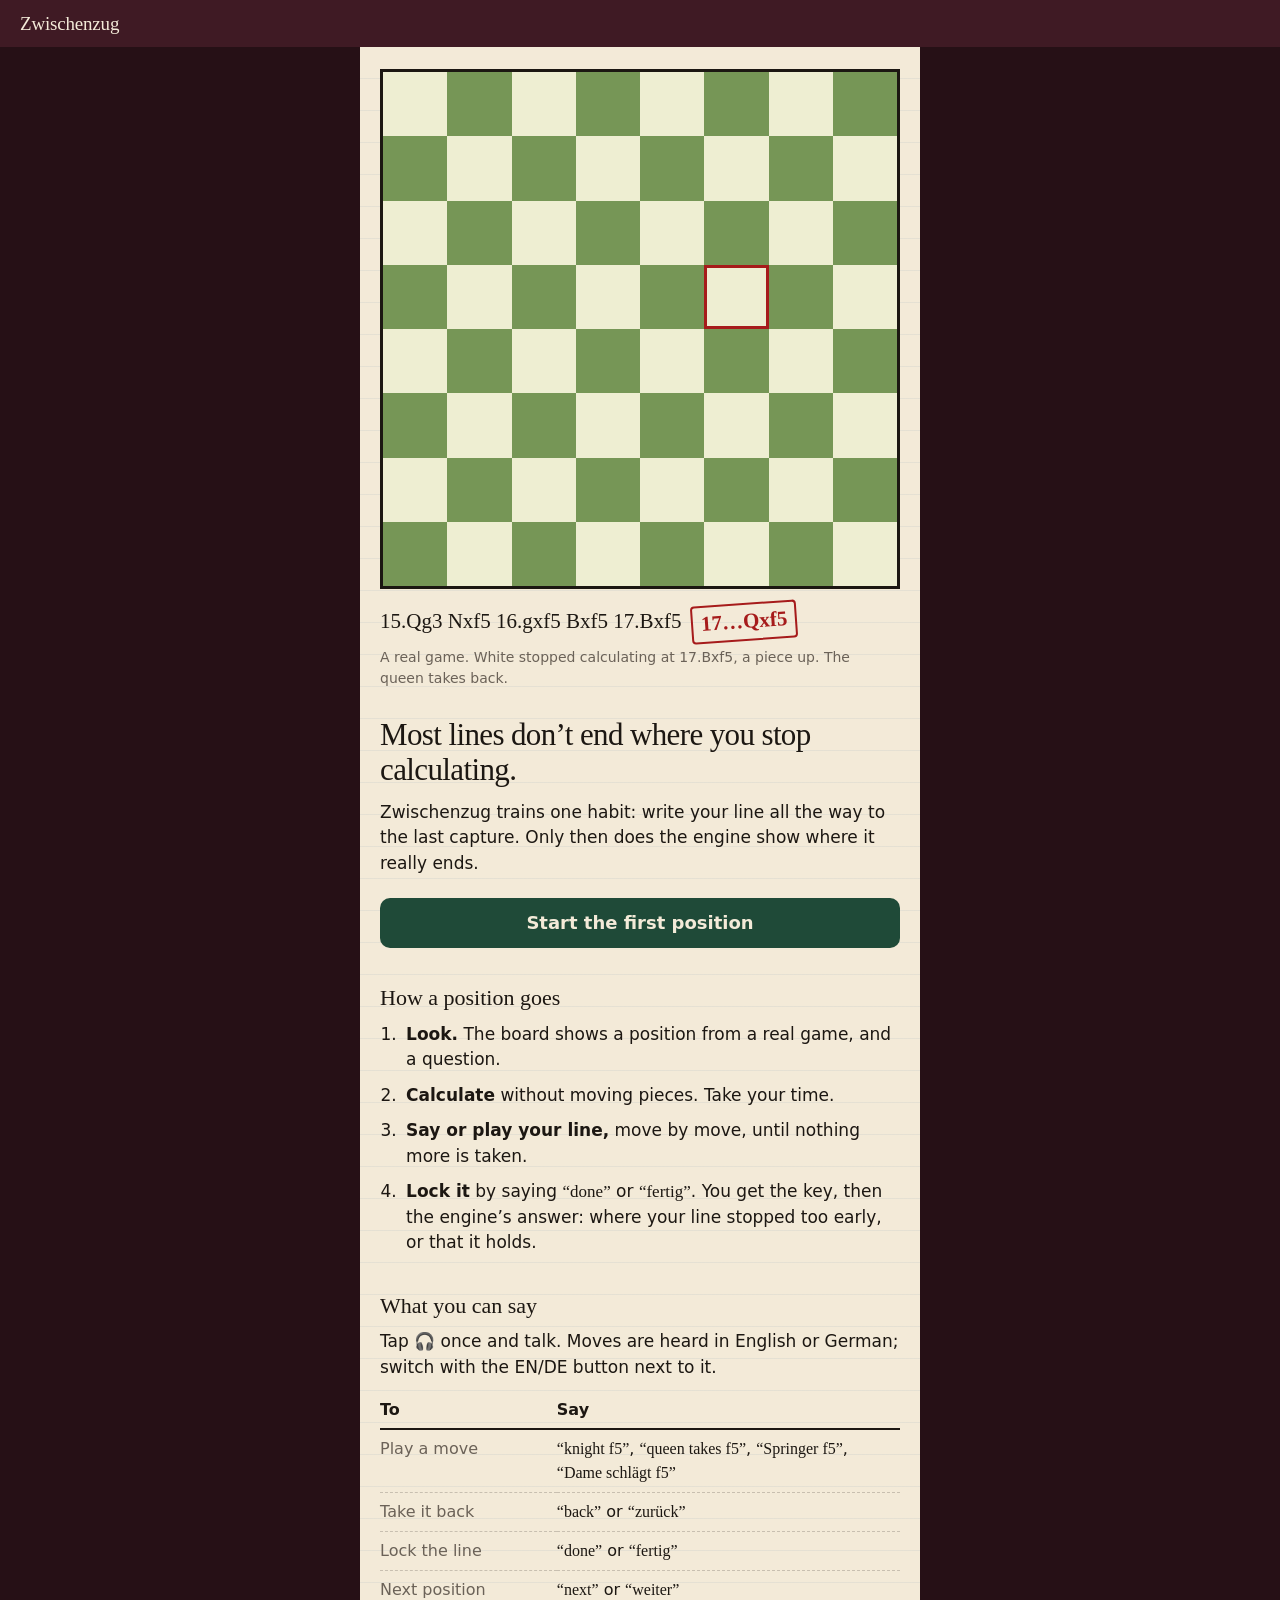
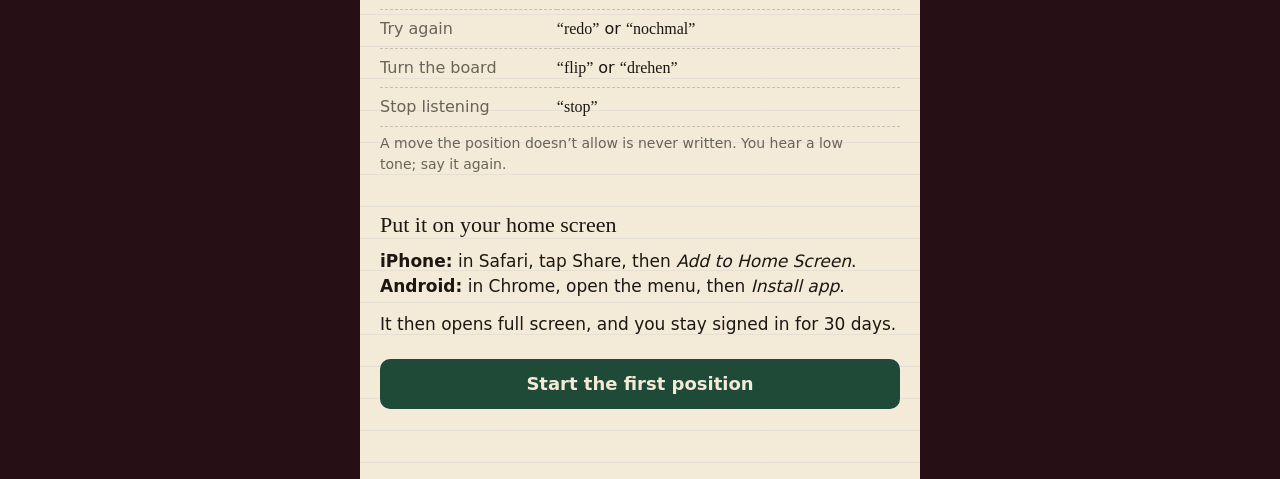
==== web/welcome.html @ a963455d "Phone layout and a welcome page for invited players Thumb dock (back, forward, mic, listen, language" ====
<!doctype html>
<html lang="en">
<head>
<meta charset="utf-8">
<meta name="viewport" content="width=device-width, initial-scale=1, viewport-fit=cover">
<title>Zwischenzug — how it works</title>
<link rel="manifest" href="/manifest.webmanifest">
<meta name="theme-color" content="#3f1a24">
<link rel="icon" href="/icon.svg">
<link rel="apple-touch-icon" href="/icon-192.png">
<meta name="apple-mobile-web-app-capable" content="yes">
<style>
  :root {
    --cover: #3f1a24;
    --cover-2: #261016;
    --paper: #f3ead8;
    --ink: #1c1712;
    --muted: #6b6258;
    --stamp: #1f4a38;
    --leak: #a61b1b;
    --rule: rgba(142, 163, 181, .28);
    --sq-light: #eeeed2;
    --sq-dark: #769656;
    --serif: "Iowan Old Style", "Palatino Linotype", Palatino, Georgia, serif;
    --sans: "Avenir Next", "Segoe UI", system-ui, sans-serif;
  }
  * { box-sizing: border-box; }
  html, body { margin: 0; }
  body {
    background: var(--cover-2);
    color: var(--ink);
    font: 17px/1.5 var(--sans);
    -webkit-text-size-adjust: 100%;
  }
  .cover {
    background: var(--cover);
    color: var(--paper);
    padding: max(14px, env(safe-area-inset-top)) 20px 14px;
    font: 500 19px/1 var(--serif);
    letter-spacing: -.01em;
  }
  .sheet {
    max-width: 560px;
    margin: 0 auto;
    background: var(--paper) repeating-linear-gradient(to bottom, transparent 0, transparent 31px, var(--rule) 32px);
    padding: 22px 20px calc(40px + env(safe-area-inset-bottom));
    min-height: 100vh;
  }
  .board {
    display: grid;
    grid-template-columns: repeat(8, 1fr);
    aspect-ratio: 1;
    border: 3px solid var(--ink);
    width: 100%;
  }
  .board div { background: var(--sq-light); display: flex; align-items: center; justify-content: center; }
  .board div.d { background: var(--sq-dark); }
  .board div.hit { box-shadow: inset 0 0 0 3px var(--leak); }
  .board svg { width: 92%; height: 92%; }
  .line {
    margin: 14px 0 0;
    font: 21px/1.6 var(--serif);
    position: relative;
  }
  .line .ply { white-space: nowrap; }
  .stamp {
    display: inline-block;
    margin-left: 4px;
    padding: 0 8px;
    border: 2px solid var(--leak);
    border-radius: 4px;
    color: var(--leak);
    font-weight: 600;
    transform: rotate(-4deg);
    animation: land .5s cubic-bezier(.2, 1.4, .4, 1) .6s both;
  }
  @keyframes land {
    from { opacity: 0; transform: rotate(-4deg) scale(1.6); }
    to { opacity: 1; transform: rotate(-4deg) scale(1); }
  }
  @media (prefers-reduced-motion: reduce) { .stamp { animation: none; } }
  .caption { color: var(--muted); font-size: 14px; margin: 6px 0 0; }
  h1 {
    font: 500 31px/1.15 var(--serif);
    letter-spacing: -.02em;
    margin: 28px 0 12px;
  }
  h2 {
    font: 500 22px/1.25 var(--serif);
    margin: 36px 0 10px;
  }
  p { margin: 0 0 12px; max-width: 34em; }
  .start {
    display: block;
    width: 100%;
    margin: 22px 0 6px;
    padding: 16px;
    border: 0;
    border-radius: 10px;
    background: var(--stamp);
    color: var(--paper);
    font: 600 18px/1 var(--sans);
    text-align: center;
    text-decoration: none;
  }
  .start:focus-visible, a:focus-visible { outline: 3px solid var(--leak); outline-offset: 3px; }
  ol { padding-left: 1.3em; margin: 0; }
  ol li { margin: 0 0 10px; padding-left: 4px; }
  ol li b { font-weight: 600; }
  table { width: 100%; border-collapse: collapse; font-size: 16px; }
  th { text-align: left; font-weight: 600; padding: 6px 8px 6px 0; border-bottom: 2px solid var(--ink); }
  td { padding: 7px 8px 7px 0; border-bottom: 1px dashed rgba(28, 23, 18, .2); vertical-align: top; }
  td:first-child { color: var(--muted); width: 34%; }
  q { font-family: var(--serif); quotes: "“" "”"; }
  .who { color: var(--muted); font-size: 14px; margin-top: 30px; }
  .who a { color: inherit; }
</style>
</head>
<body>
<div class="cover">Zwischenzug</div>
<main class="sheet">
  <div class="board" id="board" role="img"
       aria-label="Position after 17.Bxf5. Black’s queen on d7 still takes back on f5."></div>
  <p class="line" aria-label="15.Qg3 Nxf5 16.gxf5 Bxf5 17.Bxf5, and the line goes on: 17…Qxf5">
    <span class="ply">15.Qg3 Nxf5</span> <span class="ply">16.gxf5 Bxf5</span> <span class="ply">17.Bxf5</span>
    <span class="stamp">17…Qxf5</span>
  </p>
  <p class="caption">A real game. White stopped calculating at 17.Bxf5, a piece up. The queen takes back.</p>

  <h1>Most lines don’t end where you stop calculating.</h1>
  <p>Zwischenzug trains one habit: write your line all the way to the last capture. Only then does the engine show where it really ends.</p>
  <a class="start" href="/index.html#session" data-start>Start the first position</a>

  <h2>How a position goes</h2>
  <ol>
    <li><b>Look.</b> The board shows a position from a real game, and a question.</li>
    <li><b>Calculate</b> without moving pieces. Take your time.</li>
    <li><b>Say or play your line,</b> move by move, until nothing more is taken.</li>
    <li><b>Lock it</b> by saying <q>done</q> or <q>fertig</q>. You get the key, then the engine’s answer: where your line stopped too early, or that it holds.</li>
  </ol>

  <h2>What you can say</h2>
  <p>Tap 🎧 once and talk. Moves are heard in English or German; switch with the EN/DE button next to it.</p>
  <table>
    <tr><th>To</th><th>Say</th></tr>
    <tr><td>Play a move</td><td><q>knight f5</q>, <q>queen takes f5</q>, <q>Springer f5</q>, <q>Dame schlägt f5</q></td></tr>
    <tr><td>Take it back</td><td><q>back</q> or <q>zurück</q></td></tr>
    <tr><td>Lock the line</td><td><q>done</q> or <q>fertig</q></td></tr>
    <tr><td>Next position</td><td><q>next</q> or <q>weiter</q></td></tr>
    <tr><td>Try again</td><td><q>redo</q> or <q>nochmal</q></td></tr>
    <tr><td>Turn the board</td><td><q>flip</q> or <q>drehen</q></td></tr>
    <tr><td>Stop listening</td><td><q>stop</q></td></tr>
  </table>
  <p class="caption">A move the position doesn’t allow is never written. You hear a low tone; say it again.</p>

  <h2>Put it on your home screen</h2>
  <p><b>iPhone:</b> in Safari, tap Share, then <i>Add to Home Screen</i>.<br>
     <b>Android:</b> in Chrome, open the menu, then <i>Install app</i>.</p>
  <p>It then opens full screen, and you stay signed in for 30 days.</p>
  <a class="start" href="/index.html#session" data-start>Start the first position</a>
  <p class="who" id="who"></p>
</main>
<script src="/pieces.js"></script>
<script>
(function () {
  // Game 2 after 17.Bxf5: the line he stopped on. f5 is where the queen takes back.
  const FEN = "r4rk1/pppq1ppp/2n5/3p1BB1/3P4/2P2PQ1/P1P4P/R4RK1";
  const board = document.getElementById("board");
  FEN.split("/").forEach(function (row, r) {
    let f = 0;
    row.split("").forEach(function (ch) {
      if (/\d/.test(ch)) {
        for (let i = 0; i < +ch; i++) square(r, f++, null);
      } else square(r, f++, ch);
    });
  });
  function square(r, f, ch) {
    const el = document.createElement("div");
    if ((r + f) % 2 === 1) el.className = "d";
    if (r === 3 && f === 5) el.classList.add("hit");
    if (ch) {
      const key = (ch === ch.toUpperCase() ? "w" : "b") + ch.toUpperCase();
      el.innerHTML = (window.CHESS_PIECES || {})[key] || "";
    }
    board.appendChild(el);
  }
  document.querySelectorAll("[data-start]").forEach(function (a) {
    a.addEventListener("click", function () { try { localStorage.setItem("zz_welcome_seen", "1"); } catch (e) {} });
  });
  fetch("/api/auth/me").then(function (r) { return r.ok ? r.json() : null; }).then(function (me) {
    if (me) document.getElementById("who").textContent = "Signed in as " + me.email + ".";
  }).catch(function () {});
})();
</script>
</body>
</html>
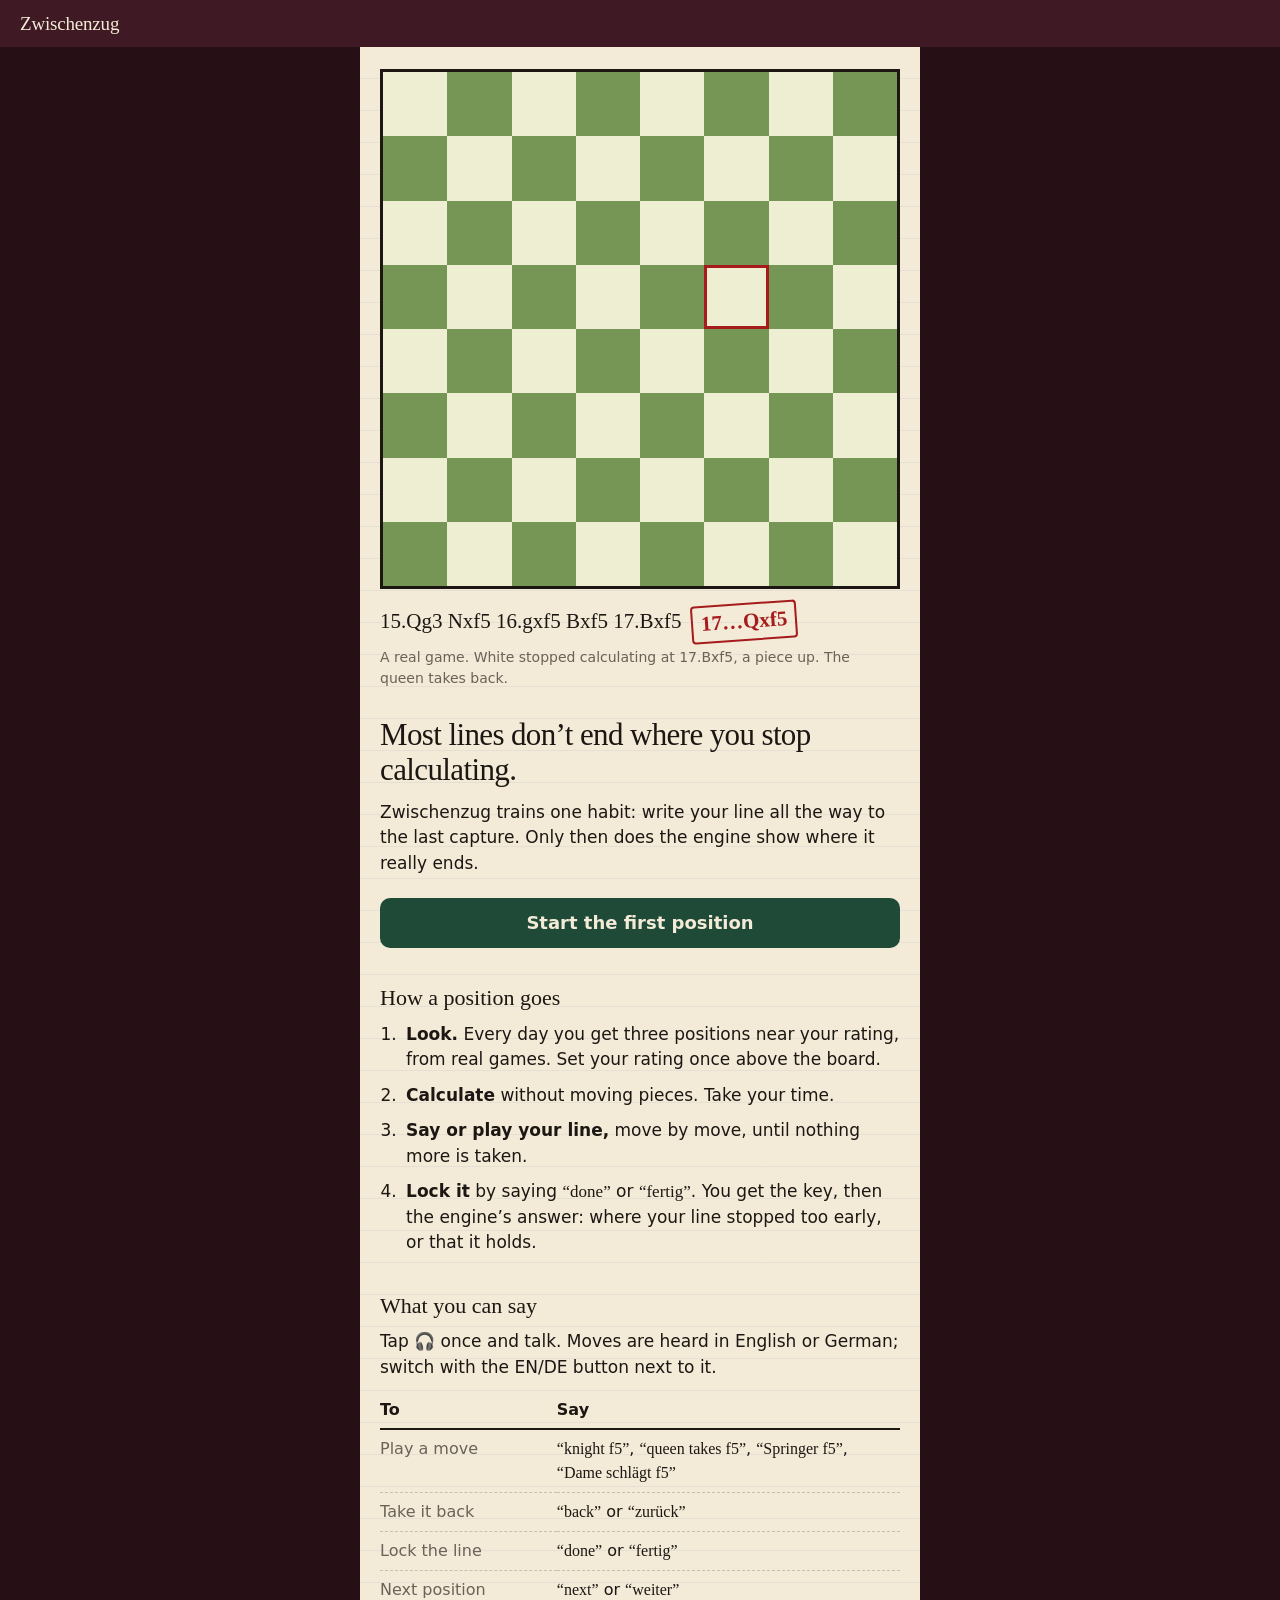
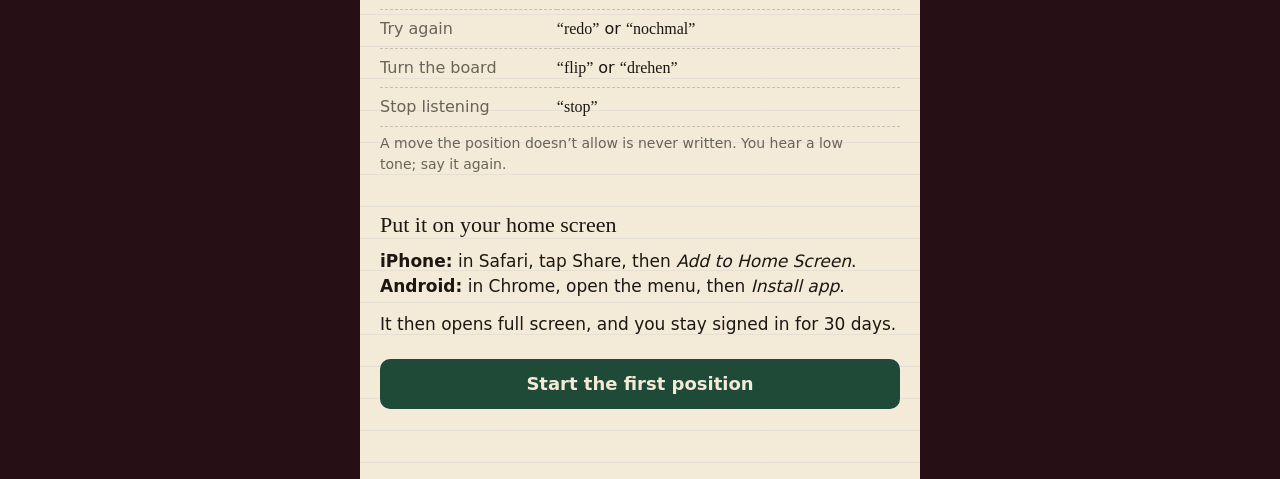
==== commit a78390a4: "Train by level: three Lichess puzzles a day near your rating, written to the last capture 684 long-l" ====
--- a/web/welcome.html
+++ b/web/welcome.html
@@ -129,11 +129,11 @@
 
   <h1>Most lines don’t end where you stop calculating.</h1>
   <p>Zwischenzug trains one habit: write your line all the way to the last capture. Only then does the engine show where it really ends.</p>
-  <a class="start" href="/index.html#session" data-start>Start the first position</a>
+  <a class="start" href="/index.html?session=training-today#session" data-start>Start the first position</a>
 
   <h2>How a position goes</h2>
   <ol>
-    <li><b>Look.</b> The board shows a position from a real game, and a question.</li>
+    <li><b>Look.</b> Every day you get three positions near your rating, from real games. Set your rating once above the board.</li>
     <li><b>Calculate</b> without moving pieces. Take your time.</li>
     <li><b>Say or play your line,</b> move by move, until nothing more is taken.</li>
     <li><b>Lock it</b> by saying <q>done</q> or <q>fertig</q>. You get the key, then the engine’s answer: where your line stopped too early, or that it holds.</li>
@@ -157,7 +157,7 @@
   <p><b>iPhone:</b> in Safari, tap Share, then <i>Add to Home Screen</i>.<br>
      <b>Android:</b> in Chrome, open the menu, then <i>Install app</i>.</p>
   <p>It then opens full screen, and you stay signed in for 30 days.</p>
-  <a class="start" href="/index.html#session" data-start>Start the first position</a>
+  <a class="start" href="/index.html?session=training-today#session" data-start>Start the first position</a>
   <p class="who" id="who"></p>
 </main>
 <script src="/pieces.js"></script>
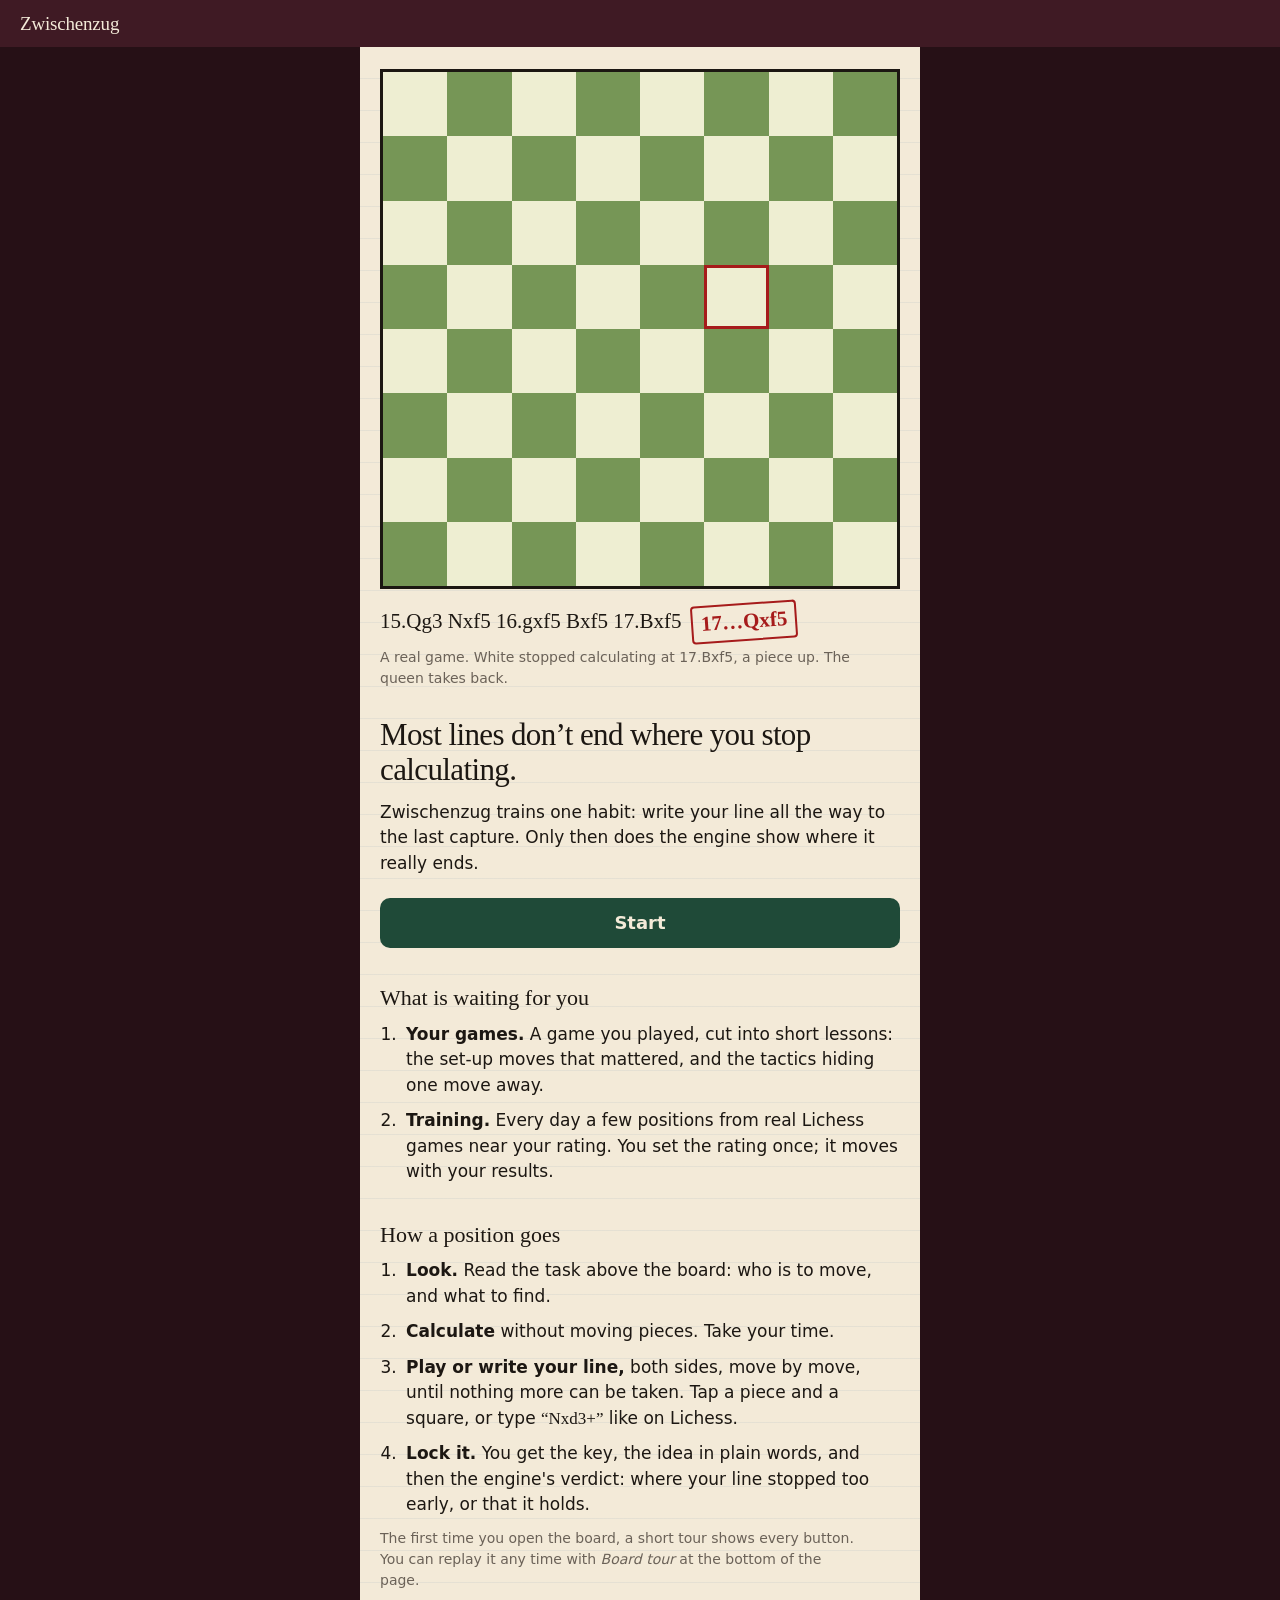
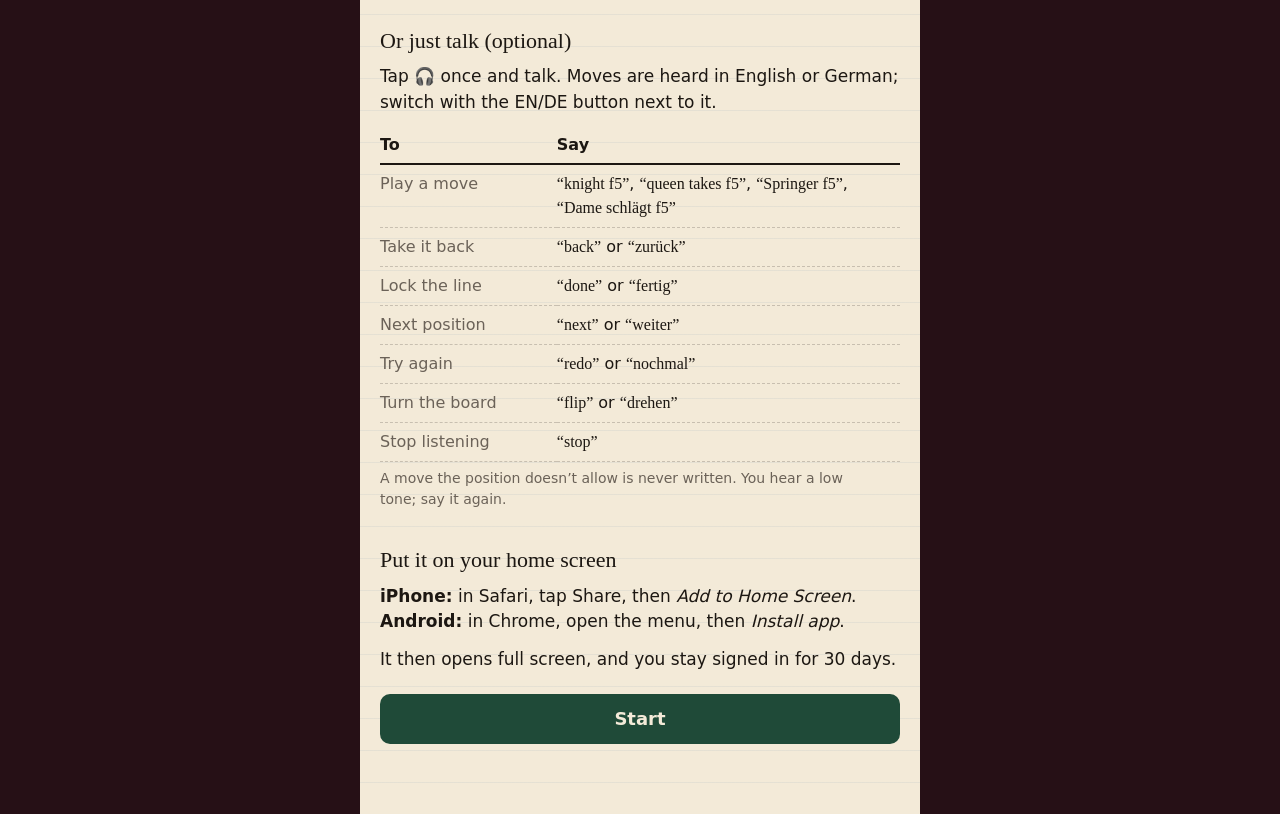
==== commit 6d049703: "Invited players: Nico's game as task cards, board tour, training at his level, hosted preview - sess" ====
--- a/web/welcome.html
+++ b/web/welcome.html
@@ -129,17 +129,24 @@
 
   <h1>Most lines don’t end where you stop calculating.</h1>
   <p>Zwischenzug trains one habit: write your line all the way to the last capture. Only then does the engine show where it really ends.</p>
-  <a class="start" href="/index.html?session=training-today#session" data-start>Start the first position</a>
+  <a class="start" href="/index.html#session" data-start>Start</a>
+
+  <h2>What is waiting for you</h2>
+  <ol>
+    <li><b>Your games.</b> A game you played, cut into short lessons: the set-up moves that mattered, and the tactics hiding one move away.</li>
+    <li><b>Training.</b> Every day a few positions from real Lichess games near your rating. You set the rating once; it moves with your results.</li>
+  </ol>
 
   <h2>How a position goes</h2>
   <ol>
-    <li><b>Look.</b> Every day you get three positions near your rating, from real games. Set your rating once above the board.</li>
+    <li><b>Look.</b> Read the task above the board: who is to move, and what to find.</li>
     <li><b>Calculate</b> without moving pieces. Take your time.</li>
-    <li><b>Say or play your line,</b> move by move, until nothing more is taken.</li>
-    <li><b>Lock it</b> by saying <q>done</q> or <q>fertig</q>. You get the key, then the engine’s answer: where your line stopped too early, or that it holds.</li>
+    <li><b>Play or write your line,</b> both sides, move by move, until nothing more can be taken. Tap a piece and a square, or type <q>Nxd3+</q> like on Lichess.</li>
+    <li><b>Lock it.</b> You get the key, the idea in plain words, and then the engine's verdict: where your line stopped too early, or that it holds.</li>
   </ol>
-
-  <h2>What you can say</h2>
+  <p class="caption">The first time you open the board, a short tour shows every button. You can replay it any time with <i>Board tour</i> at the bottom of the page.</p>
+
+  <h2>Or just talk (optional)</h2>
   <p>Tap 🎧 once and talk. Moves are heard in English or German; switch with the EN/DE button next to it.</p>
   <table>
     <tr><th>To</th><th>Say</th></tr>
@@ -157,10 +164,11 @@
   <p><b>iPhone:</b> in Safari, tap Share, then <i>Add to Home Screen</i>.<br>
      <b>Android:</b> in Chrome, open the menu, then <i>Install app</i>.</p>
   <p>It then opens full screen, and you stay signed in for 30 days.</p>
-  <a class="start" href="/index.html?session=training-today#session" data-start>Start the first position</a>
+  <a class="start" href="/index.html#session" data-start>Start</a>
   <p class="who" id="who"></p>
 </main>
 <script src="/pieces.js"></script>
+<script src="/sessions/players.js"></script>
 <script>
 (function () {
   // Game 2 after 17.Bxf5: the line he stopped on. f5 is where the queen takes back.
@@ -188,7 +196,16 @@
     a.addEventListener("click", function () { try { localStorage.setItem("zz_welcome_seen", "1"); } catch (e) {} });
   });
   fetch("/api/auth/me").then(function (r) { return r.ok ? r.json() : null; }).then(function (me) {
-    if (me) document.getElementById("who").textContent = "Signed in as " + me.email + ".";
+    if (!me) return;
+    document.getElementById("who").textContent = "Signed in as " + me.email + ".";
+    // The board reads these before it draws, so an invitee's first view already shows their own games.
+    const player = me.owner || !window.pathPlayerOf ? Promise.resolve("") : window.pathPlayerOf(me.email);
+    return player.then(function (id) {
+      try {
+        localStorage.setItem("zz_role", me.owner ? "owner" : "guest");
+        localStorage.setItem("zz_player", id);
+      } catch (e) {}
+    });
   }).catch(function () {});
 })();
 </script>
